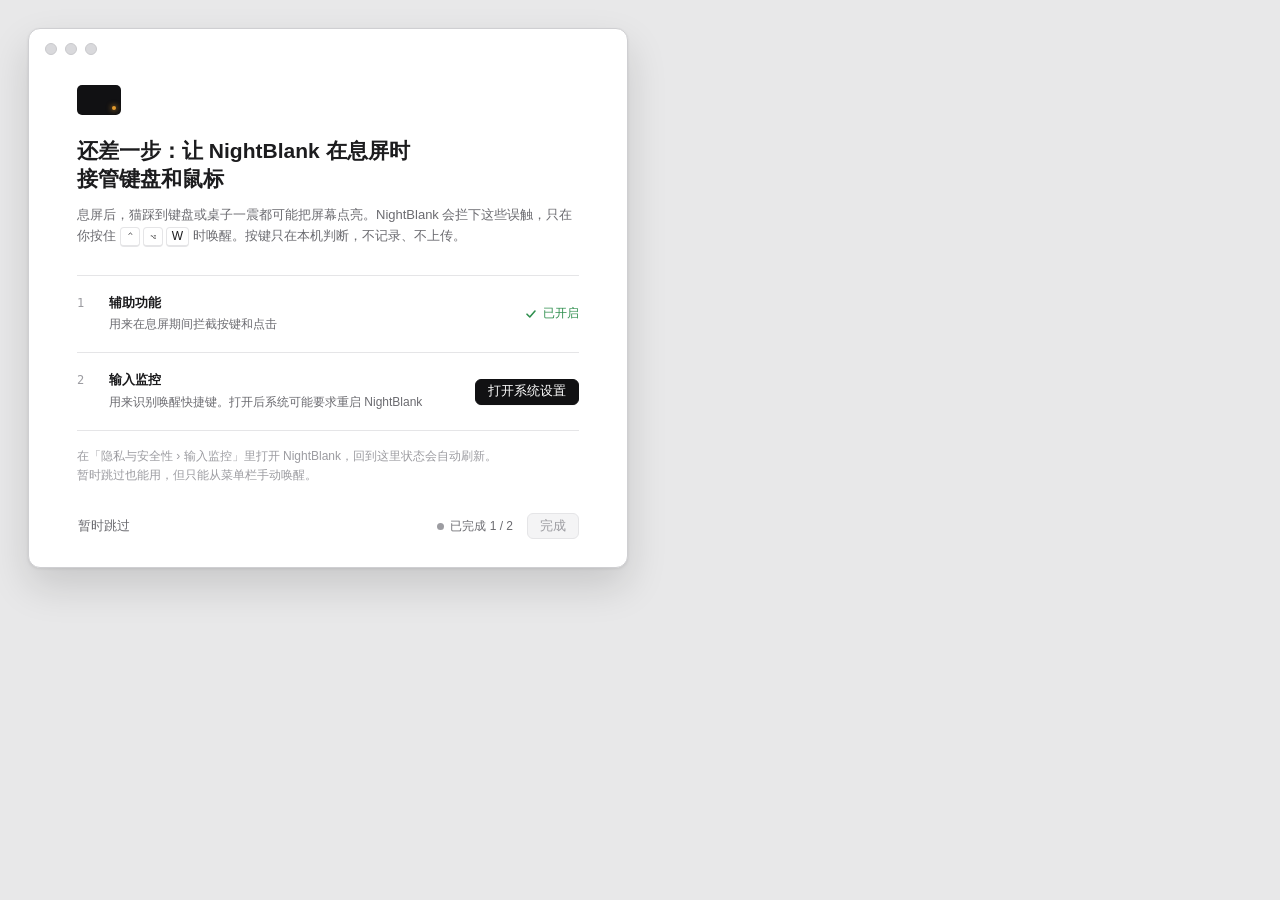
==== design/onboarding.html @ e66d51a3 "Add UI design mockups: design card, popover/settings/blank overlay/onboarding (macOS + Windows), 2x " ====
<!doctype html>
<html lang="zh-CN"><head><meta charset="utf-8"><title>NightBlank · 首次设置</title>
<link rel="stylesheet" href="nb.css">
<style>
.stage{padding:28px;background:#E8E8E9;display:inline-block}
.window{width:600px;background:var(--paper);border:1px solid #CFCFD2;border-radius:12px;box-shadow:0 18px 40px rgba(0,0,0,.14),0 1px 3px rgba(0,0,0,.08);overflow:hidden}
.lights{display:flex;gap:8px;padding:14px 16px}
.lights i{width:12px;height:12px;border-radius:50%;background:#D9D9DC;border:1px solid #C9C9CC}
.content{padding:16px 48px 0}
.mark{width:44px;height:30px;border-radius:5px;background:var(--blank);position:relative;margin-bottom:22px}
.mark::after{content:"";position:absolute;right:5px;bottom:5px;width:4px;height:4px;border-radius:50%;background:var(--standby);box-shadow:0 0 5px 1px rgba(227,155,45,.5)}
h1{font-size:21px;font-weight:600;margin:0 0 10px;line-height:1.35}
.lead{color:var(--ink2);margin:0 0 28px;line-height:1.65}
.step{display:flex;gap:16px;padding:18px 0;border-top:1px solid var(--line)}
.step:last-of-type{border-bottom:1px solid var(--line)}
.n{font:500 12px var(--mono);color:var(--ink3);width:16px;padding-top:2px}
.step .t{flex:1}
.step .t b{font-weight:600;display:block;margin-bottom:3px}
.step .t small{color:var(--ink2);font-size:12px}
.step .c{display:flex;align-items:center}
.done{display:inline-flex;align-items:center;gap:6px;font-size:12px;color:var(--ok)}
.done svg{display:block}
.note{font-size:12px;color:var(--ink3);margin:16px 0 0;line-height:1.6}
.foot{display:flex;justify-content:space-between;align-items:center;padding:28px 48px 28px}
.foot .small{color:var(--ink3)}
.wait{display:inline-flex;align-items:center;gap:6px;font-size:12px;color:var(--ink2)}
</style></head>
<body class="mac">
<div class="stage"><div class="window">
  <div class="lights"><i></i><i></i><i></i></div>
  <div class="content">
    <div class="mark" aria-hidden="true"></div>
    <h1>还差一步：让 NightBlank 在息屏时<br>接管键盘和鼠标</h1>
    <p class="lead">息屏后，猫踩到键盘或桌子一震都可能把屏幕点亮。NightBlank 会拦下这些误触，只在你按住 <span class="keys"><span class="kbd">⌃</span><span class="kbd">⌥</span><span class="kbd">W</span></span> 时唤醒。按键只在本机判断，不记录、不上传。</p>

    <div class="step">
      <span class="n">1</span>
      <div class="t"><b>辅助功能</b><small>用来在息屏期间拦截按键和点击</small></div>
      <div class="c"><span class="done"><svg width="12" height="12" viewBox="0 0 12 12" fill="none"><path d="M2 6.2 4.8 9 10 3" stroke="currentColor" stroke-width="1.6" stroke-linecap="round" stroke-linejoin="round"/></svg>已开启</span></div>
    </div>
    <div class="step">
      <span class="n">2</span>
      <div class="t"><b>输入监控</b><small>用来识别唤醒快捷键。打开后系统可能要求重启 NightBlank</small></div>
      <div class="c"><span class="btn primary">打开系统设置</span></div>
    </div>
    <p class="note">在「隐私与安全性 › 输入监控」里打开 NightBlank，回到这里状态会自动刷新。<br>暂时跳过也能用，但只能从菜单栏手动唤醒。</p>
  </div>
  <div class="foot">
    <span class="btn ghost" style="padding-left:0">暂时跳过</span>
    <span style="display:flex;gap:14px;align-items:center"><span class="wait"><span class="dot"></span>已完成 1 / 2</span><span class="btn dis">完成</span></span>
  </div>
</div></div>
</body></html>
---- design/nb.css ----
/* NightBlank 设计稿共享样式（无框架、无网页字体；后续可直接迁入 ui/） */
:root{
  --paper:#fff; --win:#F5F5F4; --ink:#1C1C1E; --ink2:#6B6B70; --ink3:#9C9CA1;
  --line:#E5E5E7; --blank:#111113; --standby:#E39B2D; --ok:#2F8F4E; --bad:#C4442F;
  --ui:-apple-system,"PingFang SC","Noto Sans CJK SC",sans-serif;
  --mono:"SF Mono","Cascadia Mono","IBM Plex Mono",ui-monospace,monospace;
  --r:8px;
}
.win{--win:#F3F3F3; --ui:"Segoe UI Variable Text","Segoe UI","Microsoft YaHei UI","Noto Sans CJK SC",sans-serif; --r:4px}
*{box-sizing:border-box}
html,body{margin:0}
body{font:13px/1.45 var(--ui);color:var(--ink);background:#E8E8E9;-webkit-font-smoothing:antialiased}
.mono,.num{font-family:var(--mono);font-variant-numeric:tabular-nums;letter-spacing:-.01em}
.muted{color:var(--ink2)} .faint{color:var(--ink3)}
.small{font-size:12px} .xs{font-size:11px}
hr{border:0;border-top:1px solid var(--line);margin:0}
button{font:inherit;color:inherit}

/* ---------- 桌面上下文 ---------- */
.menubar{height:28px;background:rgba(246,246,246,.96);border-bottom:1px solid #D9D9DB;display:flex;align-items:center;justify-content:flex-end;gap:18px;padding:0 14px;font-size:13px}
.menubar .tray{display:flex;align-items:center;justify-content:center;width:30px;height:22px;border-radius:5px;background:rgba(0,0,0,.1)}
.taskbar{position:absolute;left:0;right:0;bottom:0;height:48px;background:#EEEEF0;border-top:1px solid #DADADC;display:flex;align-items:center;justify-content:flex-end;gap:14px;padding:0 14px;font-size:12px}
.taskbar .tray{display:flex;align-items:center;justify-content:center;width:32px;height:32px;border-radius:4px;background:rgba(0,0,0,.07)}
.taskbar .clock{text-align:right;line-height:1.3}

/* ---------- 控件 ---------- */
.toggle{position:relative;display:inline-block;width:36px;height:20px;border-radius:10px;background:#D6D6D9;flex:none}
.toggle::after{content:"";position:absolute;top:2px;left:2px;width:16px;height:16px;border-radius:50%;background:#fff;box-shadow:0 1px 2px rgba(0,0,0,.25)}
.toggle.on{background:var(--ink)} .toggle.on::after{left:18px}
.win .toggle{width:40px;height:20px;background:transparent;border:1px solid #8A8A8E}
.win .toggle::after{top:3px;left:4px;width:12px;height:12px;background:#5C5C60;box-shadow:none}
.win .toggle.on{background:var(--ink);border-color:var(--ink)} .win .toggle.on::after{left:23px;background:#fff}
.toggle.dis{opacity:.4}

.select{display:inline-flex;align-items:center;gap:8px;height:24px;padding:0 8px 0 10px;border:1px solid var(--line);border-radius:6px;background:#fff;box-shadow:0 1px 0 rgba(0,0,0,.03);white-space:nowrap}
.select::after{content:"";width:6px;height:6px;border-right:1.5px solid var(--ink2);border-bottom:1.5px solid var(--ink2);transform:rotate(45deg) translate(-2px,-1px);margin-left:2px}
.win .select{height:32px;border-radius:4px;padding:0 10px 0 11px;min-width:140px;justify-content:space-between;border-bottom-color:#C9C9CC}

.btn{display:inline-flex;align-items:center;justify-content:center;gap:6px;height:26px;padding:0 12px;border:1px solid var(--line);border-radius:6px;background:#fff;white-space:nowrap;box-shadow:0 1px 0 rgba(0,0,0,.03)}
.win .btn{height:32px;border-radius:4px;padding:0 14px}
.btn.primary{background:var(--blank);border-color:var(--blank);color:#fff}
.btn.ghost{border-color:transparent;background:transparent;box-shadow:none;color:var(--ink2)}
.btn.dis{color:var(--ink3);background:#F4F4F5;box-shadow:none}

.keys{display:inline-flex;gap:3px;align-items:center}
.kbd{display:inline-flex;align-items:center;justify-content:center;min-width:20px;height:20px;padding:0 5px;border:1px solid var(--line);border-bottom-width:2px;border-radius:4px;background:#fff;font:500 11px var(--mono);color:var(--ink)}
.mac .kbd{font-family:var(--ui);font-size:12px}
.recorder{display:inline-flex;align-items:center;gap:8px;height:26px;padding:0 4px 0 6px;border:1px solid var(--line);border-radius:6px;background:#fff}
.recorder .x{color:var(--ink3);font-size:11px;padding:0 4px}
.win .recorder{height:32px;border-radius:4px}

.field{display:inline-flex;align-items:center;height:24px;border:1px solid var(--line);border-radius:6px;background:#fff;overflow:hidden}
.field b{font:500 12px var(--mono);padding:0 8px;min-width:46px;text-align:right}
.field i{font-style:normal;font-size:11px;color:var(--ink3);padding-right:8px}
.field .step{display:flex;flex-direction:column;border-left:1px solid var(--line);height:100%;width:16px;justify-content:center;align-items:center;font-size:7px;color:var(--ink2);line-height:9px}
.win .field{height:32px;border-radius:4px;border-bottom-color:#C9C9CC}

.slider{position:relative;width:150px;height:4px;border-radius:2px;background:var(--line)}
.slider span{position:absolute;left:0;top:0;bottom:0;border-radius:2px;background:var(--ink)}
.slider span::after{content:"";position:absolute;right:-8px;top:-6px;width:16px;height:16px;border-radius:50%;background:#fff;border:1px solid #CFCFD3;box-shadow:0 1px 2px rgba(0,0,0,.15)}
.win .slider span::after{border:5px solid #fff;background:var(--ink);box-shadow:0 0 0 1px #D0D0D3}

.seg{display:flex;padding:2px;border-radius:7px;background:#EDEDEF}
.seg span{flex:1;text-align:center;height:24px;line-height:24px;border-radius:5px;color:var(--ink2);font-size:12px}
.seg span.on{background:#fff;color:var(--ink);box-shadow:0 1px 2px rgba(0,0,0,.12);font-weight:500}
.win .seg{border-radius:4px} .win .seg span{border-radius:3px}

.radio{width:16px;height:16px;border-radius:50%;border:1px solid #C3C3C7;background:#fff;flex:none;position:relative}
.radio.on{border:5px solid var(--ink)}
.check{width:16px;height:16px;border-radius:4px;border:1px solid #C3C3C7;background:#fff;flex:none;position:relative}
.check.on{background:var(--ink);border-color:var(--ink)}
.check.on::after{content:"";position:absolute;left:5px;top:2px;width:4px;height:8px;border:solid #fff;border-width:0 1.5px 1.5px 0;transform:rotate(45deg)}

.dot{display:inline-block;width:7px;height:7px;border-radius:50%;background:var(--ink3);flex:none}
.dot.standby{background:var(--standby);box-shadow:0 0 0 3px rgba(227,155,45,.18)}
.dot.ok{background:var(--ok)} .dot.bad{background:var(--bad)}

/* 24 小时轨道：夜间段 + 当前时刻 */
.track{position:relative;height:6px;border-radius:3px;background:#EDEDEF}
.track .band{position:absolute;top:0;bottom:0;background:#3A3A3C}
.track .now{position:absolute;top:-4px;width:2px;height:14px;border-radius:1px;background:var(--ink)}
.track-labels{display:flex;justify-content:space-between;margin-top:5px;font:10px var(--mono);color:var(--ink3)}

/* ---------- 主按钮：一块熄掉的屏幕 + 待机灯 ---------- */
.blank-btn{position:relative;display:flex;align-items:center;justify-content:space-between;height:64px;padding:0 18px;border-radius:10px;background:var(--blank);color:#fff;box-shadow:inset 0 0 0 1px rgba(255,255,255,.06)}
.win .blank-btn{border-radius:6px}
.blank-btn .label{font-size:16px;font-weight:600;letter-spacing:.02em}
.blank-btn .sub{font-size:11px;color:rgba(255,255,255,.5);margin-top:1px}
.blank-btn .led{position:absolute;right:12px;bottom:10px;width:5px;height:5px;border-radius:50%;background:#3A3A3C}
.blank-btn .led.on{background:var(--standby);box-shadow:0 0 6px 1px rgba(227,155,45,.55)}
.blank-btn .k{font:500 11px var(--mono);color:rgba(255,255,255,.45)}
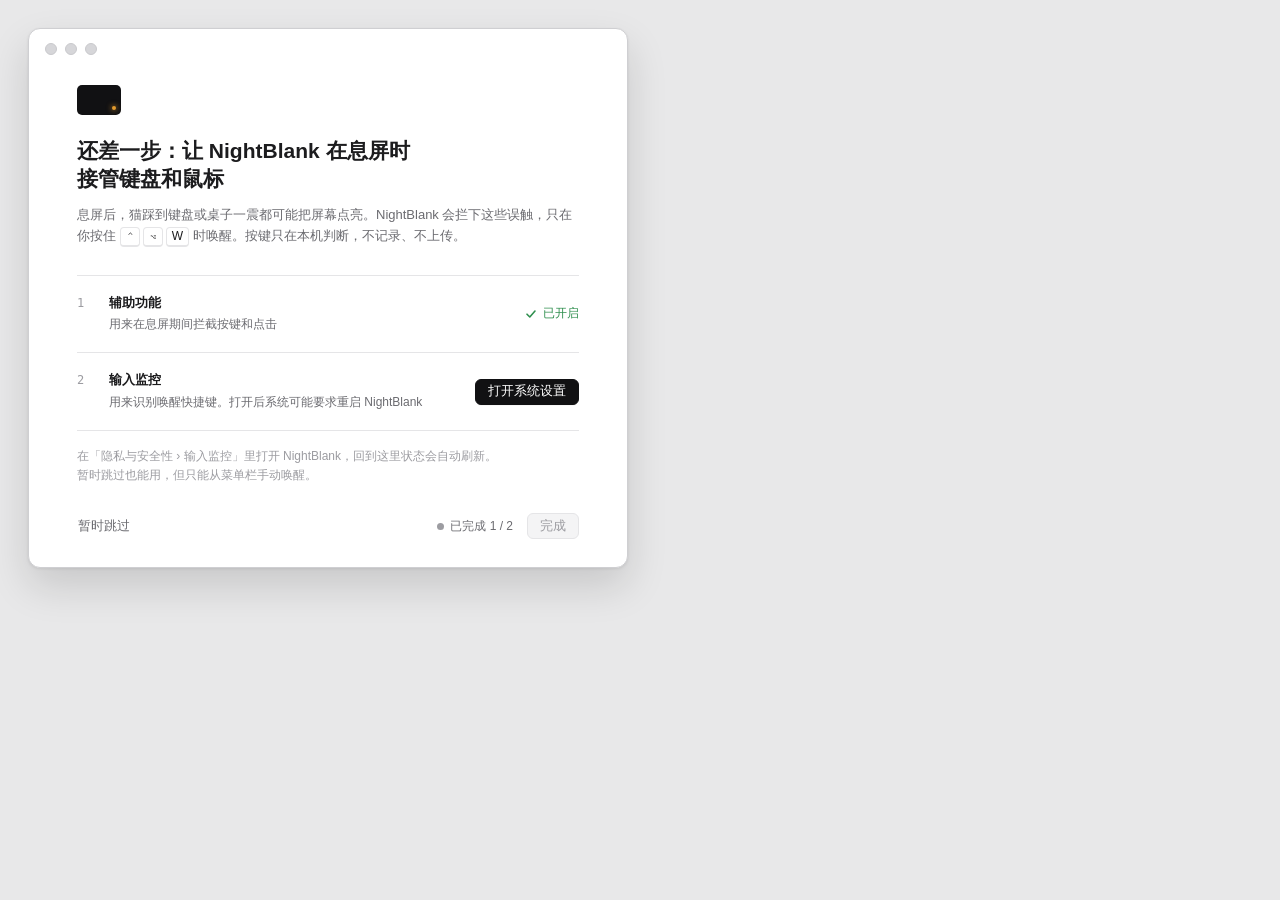
==== commit 7af11638: "Add general/power config fields (launch_at_login, language, blank_now_hotkey, wake.hold_ms, schedule" ====
--- a/design/onboarding.html
+++ b/design/onboarding.html
@@ -2,10 +2,10 @@
 <html lang="zh-CN"><head><meta charset="utf-8"><title>NightBlank · 首次设置</title>
 <link rel="stylesheet" href="nb.css">
 <style>
-.stage{padding:28px;background:#E8E8E9;display:inline-block}
-.window{width:600px;background:var(--paper);border:1px solid #CFCFD2;border-radius:12px;box-shadow:0 18px 40px rgba(0,0,0,.14),0 1px 3px rgba(0,0,0,.08);overflow:hidden}
+.stage{padding:28px;background:var(--desk);display:inline-block}
+.window{width:600px;background:var(--paper);border:1px solid var(--frame);border-radius:12px;box-shadow:var(--shadow);overflow:hidden}
 .lights{display:flex;gap:8px;padding:14px 16px}
-.lights i{width:12px;height:12px;border-radius:50%;background:#D9D9DC;border:1px solid #C9C9CC}
+.lights i{width:12px;height:12px;border-radius:50%;background:var(--tog-off);border:1px solid var(--ctl-edge)}
 .content{padding:16px 48px 0}
 .mark{width:44px;height:30px;border-radius:5px;background:var(--blank);position:relative;margin-bottom:22px}
 .mark::after{content:"";position:absolute;right:5px;bottom:5px;width:4px;height:4px;border-radius:50%;background:var(--standby);box-shadow:0 0 5px 1px rgba(227,155,45,.5)}
--- a/design/nb.css
+++ b/design/nb.css
@@ -1,15 +1,24 @@
 /* NightBlank 设计稿共享样式（无框架、无网页字体；后续可直接迁入 ui/） */
 :root{
+  color-scheme:light dark;
   --paper:#fff; --win:#F5F5F4; --ink:#1C1C1E; --ink2:#6B6B70; --ink3:#9C9CA1;
   --line:#E5E5E7; --blank:#111113; --standby:#E39B2D; --ok:#2F8F4E; --bad:#C4442F;
+  /* 由 6 个命名色派生的表面/控件色，只为深色模式能整体切换 */
+  --desk:#E8E8E9; --frame:#CFCFD2; --ctl:#fff; --ctl-edge:#C9C9CC; --on-ink:#fff;
+  --hover:#F0F0F1; --nav-on:#E2E2E5; --seg-bg:#EDEDEF; --seg-on:#fff;
+  --tog-off:#D6D6D9; --knob:#fff; --knob-on:#fff; --win-tog-edge:#8A8A8E; --win-knob:#5C5C60;
+  --band:#3A3A3C; --sheet:#F4F4F3; --group:#fff; --dis-bg:#F4F4F5; --card:#FBFBFB; --card-edge:#E5E5E5;
+  --bar-bg:rgba(246,246,246,.96); --bar-edge:#D9D9DB; --task-bg:#EEEEF0; --task-edge:#DADADC;
+  --shadow:0 18px 40px rgba(0,0,0,.14),0 1px 3px rgba(0,0,0,.08);
+  --blank-edge:rgba(255,255,255,.06);
   --ui:-apple-system,"PingFang SC","Noto Sans CJK SC",sans-serif;
   --mono:"SF Mono","Cascadia Mono","IBM Plex Mono",ui-monospace,monospace;
   --r:8px;
 }
-.win{--win:#F3F3F3; --ui:"Segoe UI Variable Text","Segoe UI","Microsoft YaHei UI","Noto Sans CJK SC",sans-serif; --r:4px}
+.win{--win:#F3F3F3; --nav-on:#EAEAEA; --ui:"Segoe UI Variable Text","Segoe UI","Microsoft YaHei UI","Noto Sans CJK SC",sans-serif; --r:4px}
 *{box-sizing:border-box}
 html,body{margin:0}
-body{font:13px/1.45 var(--ui);color:var(--ink);background:#E8E8E9;-webkit-font-smoothing:antialiased}
+body{font:13px/1.45 var(--ui);color:var(--ink);background:var(--desk);-webkit-font-smoothing:antialiased}
 .mono,.num{font-family:var(--mono);font-variant-numeric:tabular-nums;letter-spacing:-.01em}
 .muted{color:var(--ink2)} .faint{color:var(--ink3)}
 .small{font-size:12px} .xs{font-size:11px}
@@ -17,75 +26,99 @@
 button{font:inherit;color:inherit}
 
 /* ---------- 桌面上下文 ---------- */
-.menubar{height:28px;background:rgba(246,246,246,.96);border-bottom:1px solid #D9D9DB;display:flex;align-items:center;justify-content:flex-end;gap:18px;padding:0 14px;font-size:13px}
+.menubar{height:28px;background:var(--bar-bg);border-bottom:1px solid var(--bar-edge);display:flex;align-items:center;justify-content:flex-end;gap:18px;padding:0 14px;font-size:13px}
 .menubar .tray{display:flex;align-items:center;justify-content:center;width:30px;height:22px;border-radius:5px;background:rgba(0,0,0,.1)}
-.taskbar{position:absolute;left:0;right:0;bottom:0;height:48px;background:#EEEEF0;border-top:1px solid #DADADC;display:flex;align-items:center;justify-content:flex-end;gap:14px;padding:0 14px;font-size:12px}
+.taskbar{position:absolute;left:0;right:0;bottom:0;height:48px;background:var(--task-bg);border-top:1px solid var(--task-edge);display:flex;align-items:center;justify-content:flex-end;gap:14px;padding:0 14px;font-size:12px}
 .taskbar .tray{display:flex;align-items:center;justify-content:center;width:32px;height:32px;border-radius:4px;background:rgba(0,0,0,.07)}
 .taskbar .clock{text-align:right;line-height:1.3}
 
 /* ---------- 控件 ---------- */
-.toggle{position:relative;display:inline-block;width:36px;height:20px;border-radius:10px;background:#D6D6D9;flex:none}
-.toggle::after{content:"";position:absolute;top:2px;left:2px;width:16px;height:16px;border-radius:50%;background:#fff;box-shadow:0 1px 2px rgba(0,0,0,.25)}
-.toggle.on{background:var(--ink)} .toggle.on::after{left:18px}
-.win .toggle{width:40px;height:20px;background:transparent;border:1px solid #8A8A8E}
-.win .toggle::after{top:3px;left:4px;width:12px;height:12px;background:#5C5C60;box-shadow:none}
-.win .toggle.on{background:var(--ink);border-color:var(--ink)} .win .toggle.on::after{left:23px;background:#fff}
+.toggle{position:relative;display:inline-block;width:36px;height:20px;border-radius:10px;background:var(--tog-off);flex:none}
+.toggle::after{content:"";position:absolute;top:2px;left:2px;width:16px;height:16px;border-radius:50%;background:var(--knob);box-shadow:0 1px 2px rgba(0,0,0,.25)}
+.toggle.on{background:var(--ink)} .toggle.on::after{left:18px;background:var(--knob-on)}
+.win .toggle{width:40px;height:20px;background:transparent;border:1px solid var(--win-tog-edge)}
+.win .toggle::after{top:3px;left:4px;width:12px;height:12px;background:var(--win-knob);box-shadow:none}
+.win .toggle.on{background:var(--ink);border-color:var(--ink)} .win .toggle.on::after{left:23px;background:var(--knob-on)}
 .toggle.dis{opacity:.4}
 
-.select{display:inline-flex;align-items:center;gap:8px;height:24px;padding:0 8px 0 10px;border:1px solid var(--line);border-radius:6px;background:#fff;box-shadow:0 1px 0 rgba(0,0,0,.03);white-space:nowrap}
+.select{display:inline-flex;align-items:center;gap:8px;height:24px;padding:0 8px 0 10px;border:1px solid var(--line);border-radius:6px;background:var(--ctl);box-shadow:0 1px 0 rgba(0,0,0,.03);white-space:nowrap}
 .select::after{content:"";width:6px;height:6px;border-right:1.5px solid var(--ink2);border-bottom:1.5px solid var(--ink2);transform:rotate(45deg) translate(-2px,-1px);margin-left:2px}
-.win .select{height:32px;border-radius:4px;padding:0 10px 0 11px;min-width:140px;justify-content:space-between;border-bottom-color:#C9C9CC}
+.win .select{height:32px;border-radius:4px;padding:0 10px 0 11px;min-width:140px;justify-content:space-between;border-bottom-color:var(--ctl-edge)}
 
-.btn{display:inline-flex;align-items:center;justify-content:center;gap:6px;height:26px;padding:0 12px;border:1px solid var(--line);border-radius:6px;background:#fff;white-space:nowrap;box-shadow:0 1px 0 rgba(0,0,0,.03)}
+.btn{display:inline-flex;align-items:center;justify-content:center;gap:6px;height:26px;padding:0 12px;border:1px solid var(--line);border-radius:6px;background:var(--ctl);white-space:nowrap;box-shadow:0 1px 0 rgba(0,0,0,.03)}
 .win .btn{height:32px;border-radius:4px;padding:0 14px}
 .btn.primary{background:var(--blank);border-color:var(--blank);color:#fff}
 .btn.ghost{border-color:transparent;background:transparent;box-shadow:none;color:var(--ink2)}
-.btn.dis{color:var(--ink3);background:#F4F4F5;box-shadow:none}
+.btn.dis{color:var(--ink3);background:var(--dis-bg);box-shadow:none}
 
 .keys{display:inline-flex;gap:3px;align-items:center}
-.kbd{display:inline-flex;align-items:center;justify-content:center;min-width:20px;height:20px;padding:0 5px;border:1px solid var(--line);border-bottom-width:2px;border-radius:4px;background:#fff;font:500 11px var(--mono);color:var(--ink)}
+.kbd{display:inline-flex;align-items:center;justify-content:center;min-width:20px;height:20px;padding:0 5px;border:1px solid var(--line);border-bottom-width:2px;border-radius:4px;background:var(--ctl);font:500 11px var(--mono);color:var(--ink)}
 .mac .kbd{font-family:var(--ui);font-size:12px}
-.recorder{display:inline-flex;align-items:center;gap:8px;height:26px;padding:0 4px 0 6px;border:1px solid var(--line);border-radius:6px;background:#fff}
+.recorder{display:inline-flex;align-items:center;gap:8px;height:26px;padding:0 4px 0 6px;border:1px solid var(--line);border-radius:6px;background:var(--ctl)}
 .recorder .x{color:var(--ink3);font-size:11px;padding:0 4px}
 .win .recorder{height:32px;border-radius:4px}
 
-.field{display:inline-flex;align-items:center;height:24px;border:1px solid var(--line);border-radius:6px;background:#fff;overflow:hidden}
+.field{display:inline-flex;align-items:center;height:24px;border:1px solid var(--line);border-radius:6px;background:var(--ctl);overflow:hidden}
 .field b{font:500 12px var(--mono);padding:0 8px;min-width:46px;text-align:right}
 .field i{font-style:normal;font-size:11px;color:var(--ink3);padding-right:8px}
 .field .step{display:flex;flex-direction:column;border-left:1px solid var(--line);height:100%;width:16px;justify-content:center;align-items:center;font-size:7px;color:var(--ink2);line-height:9px}
-.win .field{height:32px;border-radius:4px;border-bottom-color:#C9C9CC}
+.win .field{height:32px;border-radius:4px;border-bottom-color:var(--ctl-edge)}
 
 .slider{position:relative;width:150px;height:4px;border-radius:2px;background:var(--line)}
 .slider span{position:absolute;left:0;top:0;bottom:0;border-radius:2px;background:var(--ink)}
-.slider span::after{content:"";position:absolute;right:-8px;top:-6px;width:16px;height:16px;border-radius:50%;background:#fff;border:1px solid #CFCFD3;box-shadow:0 1px 2px rgba(0,0,0,.15)}
-.win .slider span::after{border:5px solid #fff;background:var(--ink);box-shadow:0 0 0 1px #D0D0D3}
+.slider span::after{content:"";position:absolute;right:-8px;top:-6px;width:16px;height:16px;border-radius:50%;background:var(--knob);border:1px solid var(--frame);box-shadow:0 1px 2px rgba(0,0,0,.15)}
+.win .slider span::after{border:5px solid var(--knob);background:var(--ink);box-shadow:0 0 0 1px var(--frame)}
 
-.seg{display:flex;padding:2px;border-radius:7px;background:#EDEDEF}
+.seg{display:flex;padding:2px;border-radius:7px;background:var(--seg-bg)}
 .seg span{flex:1;text-align:center;height:24px;line-height:24px;border-radius:5px;color:var(--ink2);font-size:12px}
-.seg span.on{background:#fff;color:var(--ink);box-shadow:0 1px 2px rgba(0,0,0,.12);font-weight:500}
+.seg span.on{background:var(--seg-on);color:var(--ink);box-shadow:0 1px 2px rgba(0,0,0,.12);font-weight:500}
 .win .seg{border-radius:4px} .win .seg span{border-radius:3px}
 
-.radio{width:16px;height:16px;border-radius:50%;border:1px solid #C3C3C7;background:#fff;flex:none;position:relative}
+.radio{width:16px;height:16px;border-radius:50%;border:1px solid var(--ctl-edge);background:var(--ctl);flex:none;position:relative}
 .radio.on{border:5px solid var(--ink)}
-.check{width:16px;height:16px;border-radius:4px;border:1px solid #C3C3C7;background:#fff;flex:none;position:relative}
+.check{width:16px;height:16px;border-radius:4px;border:1px solid var(--ctl-edge);background:var(--ctl);flex:none;position:relative}
 .check.on{background:var(--ink);border-color:var(--ink)}
-.check.on::after{content:"";position:absolute;left:5px;top:2px;width:4px;height:8px;border:solid #fff;border-width:0 1.5px 1.5px 0;transform:rotate(45deg)}
+.check.on::after{content:"";position:absolute;left:5px;top:2px;width:4px;height:8px;border:solid var(--on-ink);border-width:0 1.5px 1.5px 0;transform:rotate(45deg)}
 
 .dot{display:inline-block;width:7px;height:7px;border-radius:50%;background:var(--ink3);flex:none}
 .dot.standby{background:var(--standby);box-shadow:0 0 0 3px rgba(227,155,45,.18)}
 .dot.ok{background:var(--ok)} .dot.bad{background:var(--bad)}
 
 /* 24 小时轨道：夜间段 + 当前时刻 */
-.track{position:relative;height:6px;border-radius:3px;background:#EDEDEF}
-.track .band{position:absolute;top:0;bottom:0;background:#3A3A3C}
+.track{position:relative;height:6px;border-radius:3px;background:var(--seg-bg)}
+.track .band{position:absolute;top:0;bottom:0;background:var(--band)}
 .track .now{position:absolute;top:-4px;width:2px;height:14px;border-radius:1px;background:var(--ink)}
 .track-labels{display:flex;justify-content:space-between;margin-top:5px;font:10px var(--mono);color:var(--ink3)}
 
 /* ---------- 主按钮：一块熄掉的屏幕 + 待机灯 ---------- */
-.blank-btn{position:relative;display:flex;align-items:center;justify-content:space-between;height:64px;padding:0 18px;border-radius:10px;background:var(--blank);color:#fff;box-shadow:inset 0 0 0 1px rgba(255,255,255,.06)}
+.blank-btn{position:relative;display:flex;align-items:center;justify-content:space-between;height:64px;padding:0 18px;border-radius:10px;background:var(--blank);color:#fff;box-shadow:inset 0 0 0 1px var(--blank-edge)}
 .win .blank-btn{border-radius:6px}
 .blank-btn .label{font-size:16px;font-weight:600;letter-spacing:.02em}
 .blank-btn .sub{font-size:11px;color:rgba(255,255,255,.5);margin-top:1px}
 .blank-btn .led{position:absolute;right:12px;bottom:10px;width:5px;height:5px;border-radius:50%;background:#3A3A3C}
 .blank-btn .led.on{background:var(--standby);box-shadow:0 0 6px 1px rgba(227,155,45,.55)}
 .blank-btn .k{font:500 11px var(--mono);color:rgba(255,255,255,.45)}
+
+/* ---------- 深色模式：跟随系统 prefers-color-scheme ----------
+   思路：界面降到近黑的中性灰阶，控件比窗口亮一级；「立即息屏」仍是一块比周围更黑的屏幕（加一圈细亮边才看得出边界）；
+   开关/勾选的「开」状态反转为浅墨色填充 + 深色滑块，依旧不用系统蓝；琥珀色只留给待机灯这类关键状态。 */
+@media (prefers-color-scheme: dark){
+  :root{
+    --paper:#1E1E20; --win:#18181A; --ink:#ECECEE; --ink2:#A1A1A6; --ink3:#6E6E73;
+    --line:#323235; --blank:#050506; --standby:#E8A33B; --ok:#4FAE6E; --bad:#E2654F;
+    --desk:#0C0C0D; --frame:#38383B; --ctl:#29292C; --ctl-edge:#47474B; --on-ink:#18181A;
+    --hover:#2A2A2D; --nav-on:#2B2B2E; --seg-bg:#141416; --seg-on:#36363A;
+    --tog-off:#3C3C40; --knob:#D4D4D7; --knob-on:#18181A; --win-tog-edge:#9A9A9F; --win-knob:#CFCFD3;
+    --band:#6E6E73; --sheet:#141416; --group:#242426; --dis-bg:#242427; --card:#242426; --card-edge:#2E2E31;
+    --bar-bg:rgba(30,30,32,.96); --bar-edge:#2A2A2D; --task-bg:#1A1A1C; --task-edge:#2A2A2D;
+    --shadow:0 18px 40px rgba(0,0,0,.55),0 0 0 1px rgba(0,0,0,.4);
+    --blank-edge:rgba(255,255,255,.09);
+  }
+  .win{--win:#1C1C1C; --nav-on:#2D2D2D}
+  .btn.primary{background:var(--ink);border-color:var(--ink);color:var(--on-ink)}
+  .btn,.select,.kbd,.field,.recorder{box-shadow:none}
+  .toggle::after{box-shadow:none}
+  .seg span.on{box-shadow:none}
+  .dot.standby{box-shadow:0 0 0 3px rgba(232,163,59,.16)}
+  .blank-btn .led{background:#2A2A2D}
+}
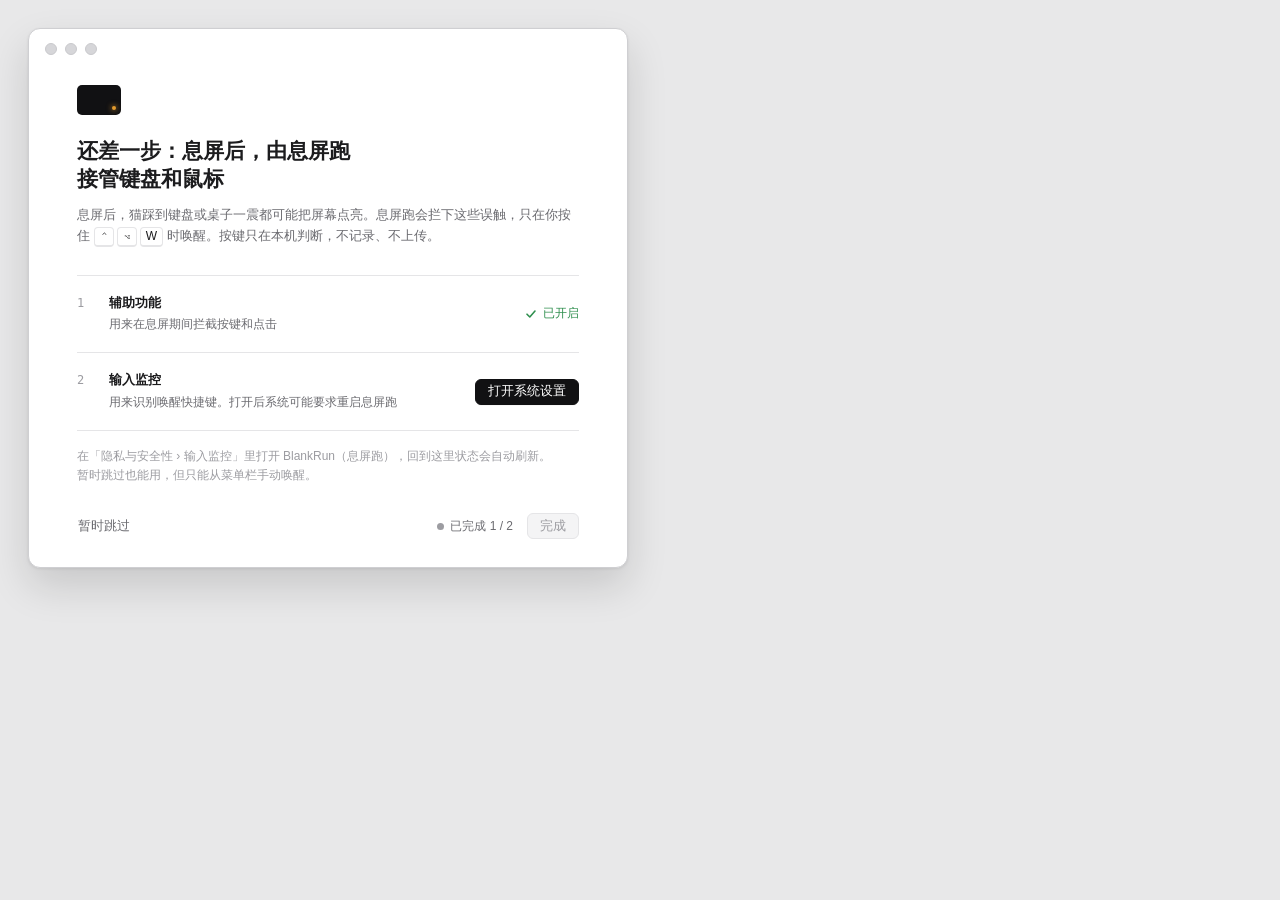
==== commit b70948d9: "Rename to BlankRun (息屏跑): crates blankrun/blankrun-core, identifier com.cosfoc.blankrun, UI copy, do" ====
--- a/design/onboarding.html
+++ b/design/onboarding.html
@@ -1,5 +1,5 @@
 <!doctype html>
-<html lang="zh-CN"><head><meta charset="utf-8"><title>NightBlank · 首次设置</title>
+<html lang="zh-CN"><head><meta charset="utf-8"><title>息屏跑 · 首次设置</title>
 <link rel="stylesheet" href="nb.css">
 <style>
 .stage{padding:28px;background:var(--desk);display:inline-block}
@@ -30,8 +30,8 @@
   <div class="lights"><i></i><i></i><i></i></div>
   <div class="content">
     <div class="mark" aria-hidden="true"></div>
-    <h1>还差一步：让 NightBlank 在息屏时<br>接管键盘和鼠标</h1>
-    <p class="lead">息屏后，猫踩到键盘或桌子一震都可能把屏幕点亮。NightBlank 会拦下这些误触，只在你按住 <span class="keys"><span class="kbd">⌃</span><span class="kbd">⌥</span><span class="kbd">W</span></span> 时唤醒。按键只在本机判断，不记录、不上传。</p>
+    <h1>还差一步：息屏后，由息屏跑<br>接管键盘和鼠标</h1>
+    <p class="lead">息屏后，猫踩到键盘或桌子一震都可能把屏幕点亮。息屏跑会拦下这些误触，只在你按住 <span class="keys"><span class="kbd">⌃</span><span class="kbd">⌥</span><span class="kbd">W</span></span> 时唤醒。按键只在本机判断，不记录、不上传。</p>
 
     <div class="step">
       <span class="n">1</span>
@@ -40,10 +40,10 @@
     </div>
     <div class="step">
       <span class="n">2</span>
-      <div class="t"><b>输入监控</b><small>用来识别唤醒快捷键。打开后系统可能要求重启 NightBlank</small></div>
+      <div class="t"><b>输入监控</b><small>用来识别唤醒快捷键。打开后系统可能要求重启息屏跑</small></div>
       <div class="c"><span class="btn primary">打开系统设置</span></div>
     </div>
-    <p class="note">在「隐私与安全性 › 输入监控」里打开 NightBlank，回到这里状态会自动刷新。<br>暂时跳过也能用，但只能从菜单栏手动唤醒。</p>
+    <p class="note">在「隐私与安全性 › 输入监控」里打开 BlankRun（息屏跑），回到这里状态会自动刷新。<br>暂时跳过也能用，但只能从菜单栏手动唤醒。</p>
   </div>
   <div class="foot">
     <span class="btn ghost" style="padding-left:0">暂时跳过</span>
--- a/design/nb.css
+++ b/design/nb.css
@@ -1,4 +1,4 @@
-/* NightBlank 设计稿共享样式（无框架、无网页字体；后续可直接迁入 ui/） */
+/* BlankRun 设计稿共享样式（无框架、无网页字体；后续可直接迁入 ui/） */
 :root{
   color-scheme:light dark;
   --paper:#fff; --win:#F5F5F4; --ink:#1C1C1E; --ink2:#6B6B70; --ink3:#9C9CA1;
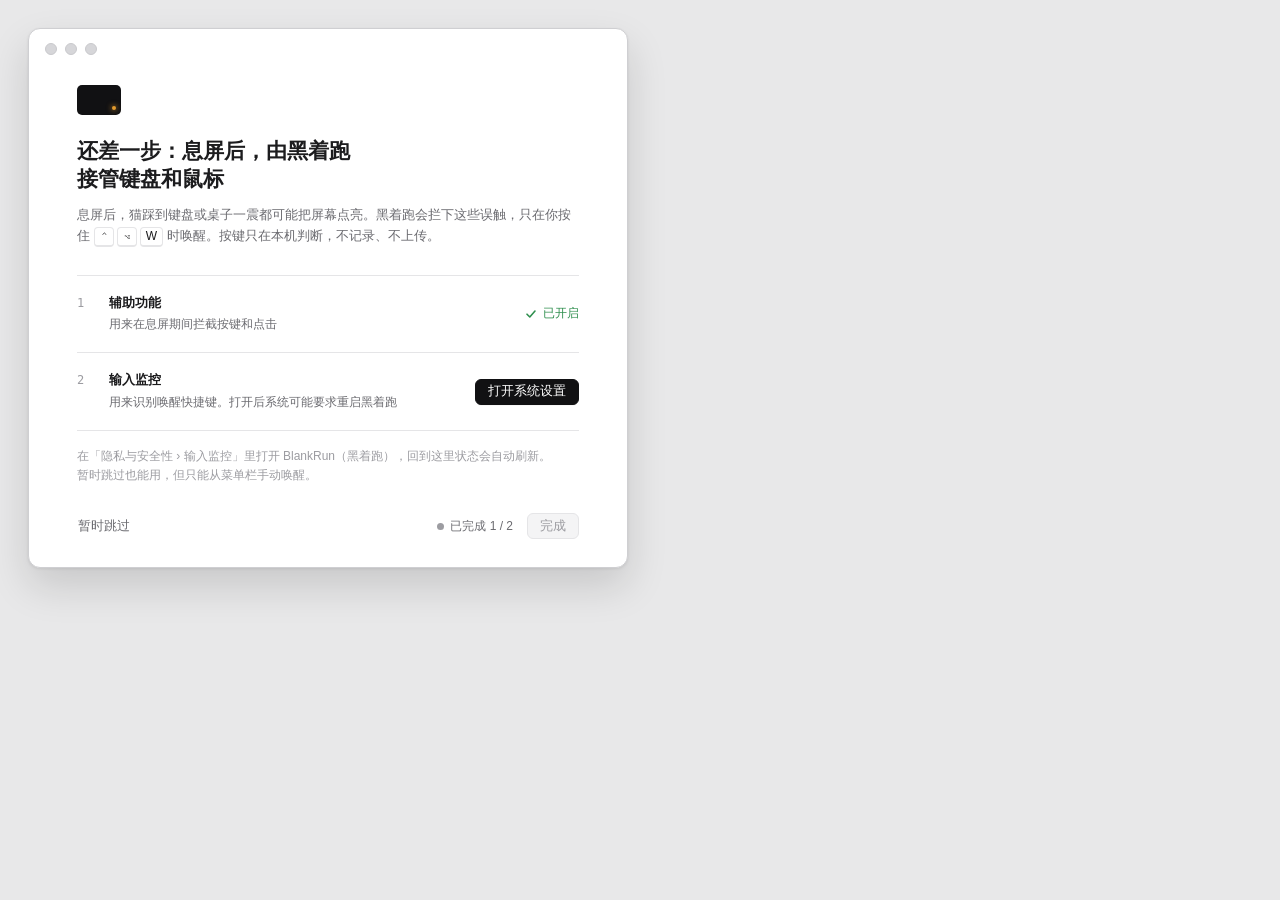
==== commit 1e0cebd7: "Chinese name 息屏跑 → 黑着跑 (BlankRun · 黑着跑): app UI and tray, window titles, README, site, design docs a" ====
--- a/design/onboarding.html
+++ b/design/onboarding.html
@@ -1,5 +1,5 @@
 <!doctype html>
-<html lang="zh-CN"><head><meta charset="utf-8"><title>息屏跑 · 首次设置</title>
+<html lang="zh-CN"><head><meta charset="utf-8"><title>黑着跑 · 首次设置</title>
 <link rel="stylesheet" href="nb.css">
 <style>
 .stage{padding:28px;background:var(--desk);display:inline-block}
@@ -30,8 +30,8 @@
   <div class="lights"><i></i><i></i><i></i></div>
   <div class="content">
     <div class="mark" aria-hidden="true"></div>
-    <h1>还差一步：息屏后，由息屏跑<br>接管键盘和鼠标</h1>
-    <p class="lead">息屏后，猫踩到键盘或桌子一震都可能把屏幕点亮。息屏跑会拦下这些误触，只在你按住 <span class="keys"><span class="kbd">⌃</span><span class="kbd">⌥</span><span class="kbd">W</span></span> 时唤醒。按键只在本机判断，不记录、不上传。</p>
+    <h1>还差一步：息屏后，由黑着跑<br>接管键盘和鼠标</h1>
+    <p class="lead">息屏后，猫踩到键盘或桌子一震都可能把屏幕点亮。黑着跑会拦下这些误触，只在你按住 <span class="keys"><span class="kbd">⌃</span><span class="kbd">⌥</span><span class="kbd">W</span></span> 时唤醒。按键只在本机判断，不记录、不上传。</p>
 
     <div class="step">
       <span class="n">1</span>
@@ -40,10 +40,10 @@
     </div>
     <div class="step">
       <span class="n">2</span>
-      <div class="t"><b>输入监控</b><small>用来识别唤醒快捷键。打开后系统可能要求重启息屏跑</small></div>
+      <div class="t"><b>输入监控</b><small>用来识别唤醒快捷键。打开后系统可能要求重启黑着跑</small></div>
       <div class="c"><span class="btn primary">打开系统设置</span></div>
     </div>
-    <p class="note">在「隐私与安全性 › 输入监控」里打开 BlankRun（息屏跑），回到这里状态会自动刷新。<br>暂时跳过也能用，但只能从菜单栏手动唤醒。</p>
+    <p class="note">在「隐私与安全性 › 输入监控」里打开 BlankRun（黑着跑），回到这里状态会自动刷新。<br>暂时跳过也能用，但只能从菜单栏手动唤醒。</p>
   </div>
   <div class="foot">
     <span class="btn ghost" style="padding-left:0">暂时跳过</span>
